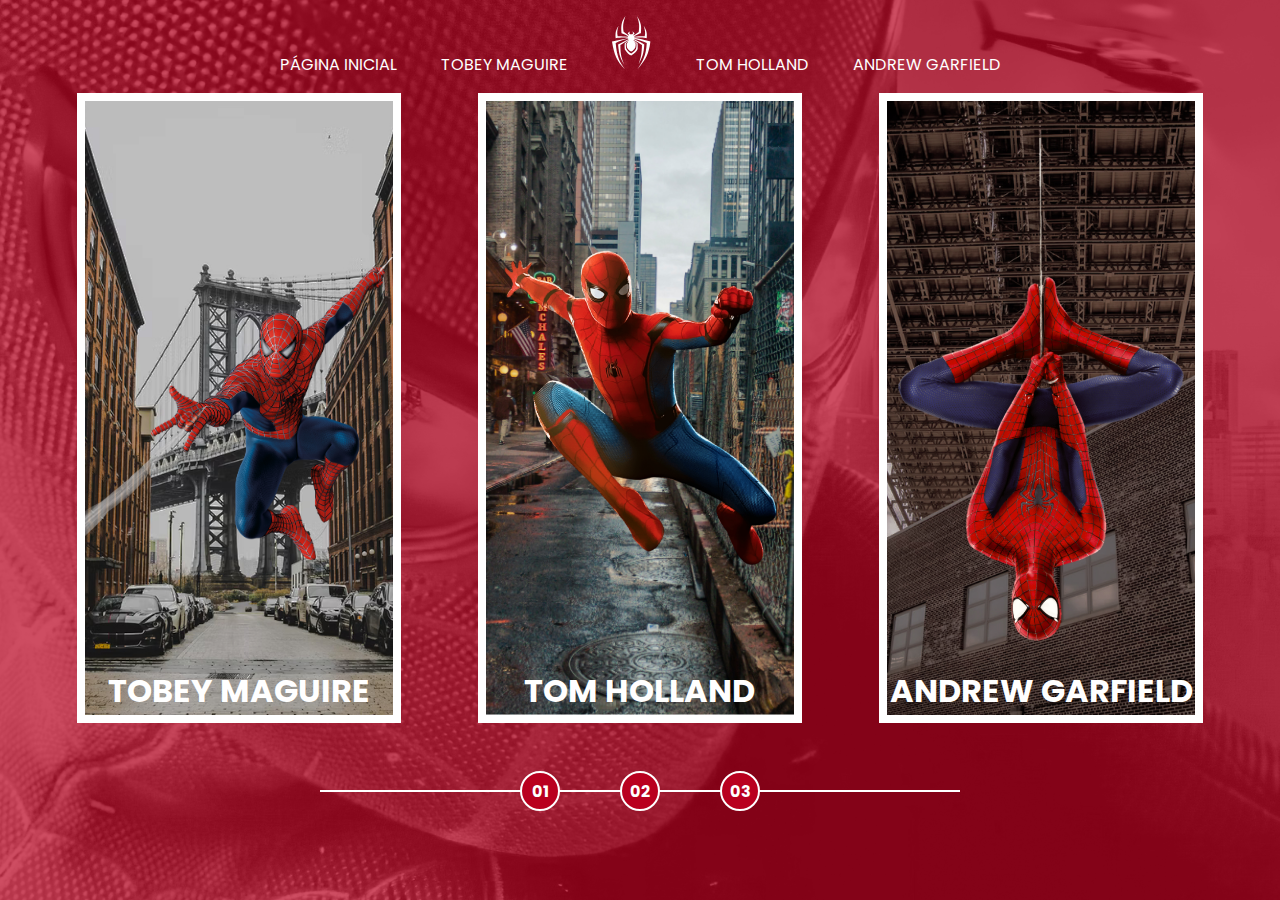
==== index.html @ 4510123b "Home page Spiderman 01" ====
<!DOCTYPE html>
<html lang="pt-br">
<head>
  <meta charset="UTF-8">
  <meta name="viewport" content="width=device-width, initial-scale=1.0">  
  <link rel="stylesheet" href="assets/css/home-page-styles.css">
  <script src="assets/scripts/card-hover-animation.js"></script>
  <title>Spider-Man Multiversos</title>
</head>
<body>
  <nav class="s-menu">
    <ul>
      <li class="s-menu__item">
        <a href="/">Página Inicial</a>
      </li>
      <li class="s-menu__item">
        <a href="#">Tobey Maguire</a>
      </li>
      <li class="s-menu__item s-menu__icon">
        <img src="/assets/images/icons/spider.svg" alt="Figura de um aranha">
      </li>
      <li class="s-menu__item">
        <a href="#">Tom Holland</a>
      </li>
      <li class="s-menu__item">
        <a href="#">Andrew Garfield</a>
      </li>
    </ul>
  </nav>
  <div class="s-container">
    <a href="#" class="s-card" id="spider-man-01">
      <img class="s-card__background" src="/assets/images/pic-sm-bg-01.jpg" alt="Primeira figura Spider-Man">
      <img class="s-card__img" src="/assets/images/spider-man-01.png" alt="Tobey Maguire">
      <h2  class="s-card__title">Tobey Maguire</h2>
    </a>
    <a href="#" class="s-card" id="spider-man-02">
      <img class="s-card__background" src="/assets/images/pic-sm-bg-02.jpg" alt="Segunda figura Spider-Man">
      <img class="s-card__img" src="/assets/images/spider-man-02.png" alt="Tom Holland">
      <h2 class="s-card__title">Tom Holland</h2>
    </a>
    <a href="#" class="s-card" id="spider-man-03">
      <img  class="s-card__background" src="/assets/images/pic-sm-bg-03.jpg" alt="Primeira figura Spider-Man">
      <img class="s-card__img" src="/assets/images/spider-man-03.png" alt="Andrew Garfield">
      <h2 class="s-card__title">Andrew Garfield</h2>
    </a>
  </div>

  <div class="s-controller">
    <div class="s-controller__button">
      01
    </div>
    <div class="s-controller__button">
      02
    </div>
    <div class="s-controller__button">
      03
    </div>
    <div class="s-controller__line">

    </div>
  </div>
  
</body>
</html>
---- assets/css/home-page-styles.css ----
@import url('/assets/css/reset.css');
@import url('/assets/css/global.css');

body{
  background-color: var(--primary-color);
}

body::before{
  content: "";
  background-image: url('/assets/images/spider-man-background.jpg');
  background-size: cover;
  background-position: center;
  background-repeat: no-repeat;
  opacity: 0.3;
  position: absolute;
  top: 0;
  left: 0;  
  width: 100%;
  height: 100%;
  transition: background-image 1s ease-in-out, opacity 1s ease-in-out;
}

.s-menu{
  padding: 1rem 0;
  width: 100%;
  text-align: center;
  position: relative;
}

.s-menu__item{  
  display: inline-block;
  text-transform: uppercase;
  margin: 0 1.25rem;
}

.s-menu__icon{
  width: 2.5rem;
  margin: 0 1.25rem;
}


.s-container{
  position: relative;
  display: flex;
  align-items: center;
  justify-content: space-evenly;
}

.s-card{
  border: 0.5rem solid #fff;
  width: calc(100% / 3 - 8%);
  height: 70vh;
  position: relative;
  transition: filter .5s ease-in-out;
}

.s-card__background{
  width: 100%;
  height: 100%;
  object-fit: cover;
  position: absolute;
  opacity: 1;
  transition: opacity 1s ease-in-out;
}

.s-card__img{
  width: 100%;
  height: 100%;
  object-fit: contain;
  position: relative;
  transition: 1s ease-in-out;
}

.s-card__title{
  font-size: 2rem;
  text-transform: uppercase;
  text-align: center;
  position: absolute;
  width: 100%;
  bottom: 0;
  transition: bottom  1s ease-in-out;
}

.s-controller{
  position: relative;
  display: flex;
  justify-content: center;
  align-items: center;
  margin-top: 3rem;
}

.s-controller__button{
  display: flex;
  align-items: center;
  justify-content:  center;
  width: 2.5rem;
  height: 2.5rem;
  border: 2px solid #fff;
  border-radius: 50%;
  background-color: var(--primary-color);
  text-align: center;
  font-size: 1rem;
  font-weight: bold;
  cursor: pointer;
  z-index: 1;
  transition: transform 0.3s ease-in-out;
}

.s-controller__button:hover{
  transform: scale(1.1);
  background-color: #fff;
  color: var(--primary-color);
}

.s-controller__button:nth-child(2){
  margin: 0 3.75rem;
}

.s-controller__line{
  background-color: #fff;
  width: 50%;
  height: 2px;
  position: absolute;

}

/* Hover Animation */

.s-card--hovered .s-card__background{
  cursor: pointer;
  opacity: 0;

}

.s-card--hovered .s-card__img{
  transform: scale(1.4);
  filter: drop-shadow(30px 10px 4px rgba(0, 0, 0, 5));
}

body#spider-man-01-hovered::before{
  background-image: url('/assets/images/pic-sm-bg-01.jpg');
}

body#spider-man-02-hovered::before{
  background-image: url('/assets/images/pic-sm-bg-02.jpg');
}

body#spider-man-03-hovered::before{
  background-image: url('/assets/images/pic-sm-bg-03.jpg');
}

body[id^='spider-man-']::before{
  opacity: 1;
}

body[id^='spider-man-'] .s-card:not(.s-card--hovered){
  filter:grayscale(100%)
}

.s-card--hovered .s-card__title{
  bottom: 50%;
}
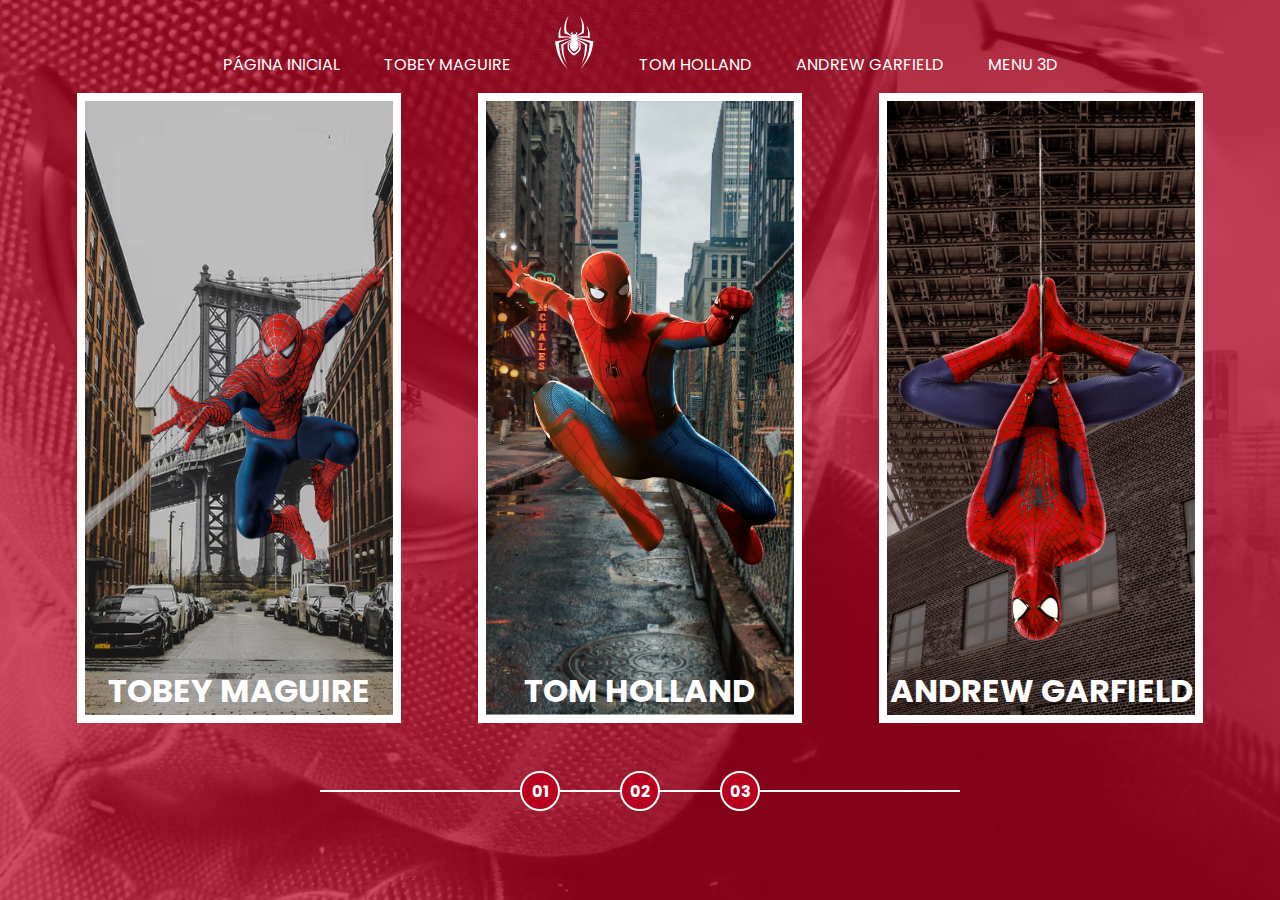
==== commit b63c1d23: "criando index3D" ====
--- a/index.html
+++ b/index.html
@@ -2,9 +2,9 @@
 <html lang="pt-br">
 <head>
   <meta charset="UTF-8">
-  <meta name="viewport" content="width=device-width, initial-scale=1.0">  
-  <link rel="stylesheet" href="assets/css/home-page-styles.css">
-  <script src="assets/scripts/card-hover-animation.js"></script>
+  <meta name="viewport" content="width=device-width, initial-scale=1.0"> 
+  <link rel="stylesheet" href="./assets/css/home-page-styles.css">
+  <script src="./assets/scripts/card-hover-animation.js"></script>
   <title>Spider-Man Multiversos</title>
 </head>
 <body>
@@ -14,33 +14,36 @@
         <a href="/">Página Inicial</a>
       </li>
       <li class="s-menu__item">
-        <a href="#">Tobey Maguire</a>
+        <a href="/pages/tobey_maguire/spiderman1.html">Tobey Maguire</a>
       </li>
       <li class="s-menu__item s-menu__icon">
-        <img src="/assets/images/icons/spider.svg" alt="Figura de um aranha">
+        <img src="./assets/images/icons/spider.svg" alt="Figura de um aranha">
       </li>
       <li class="s-menu__item">
-        <a href="#">Tom Holland</a>
+        <a href="./pages/tom-holland/spiderman3.html">Tom Holland</a>
       </li>
       <li class="s-menu__item">
-        <a href="#">Andrew Garfield</a>
+        <a href="./pages/andrew-garfield/spiderman2.html">Andrew Garfield</a>
+      </li>
+      <li class="s-menu__item">
+        <a href="/index3D.html">Menu 3D</a>
       </li>
     </ul>
   </nav>
   <div class="s-container">
-    <a href="#" class="s-card" id="spider-man-01">
-      <img class="s-card__background" src="/assets/images/pic-sm-bg-01.jpg" alt="Primeira figura Spider-Man">
-      <img class="s-card__img" src="/assets/images/spider-man-01.png" alt="Tobey Maguire">
+    <a href="./pages/tobey_maguire/spiderman1.html" class="s-card" id="spider-man-01">
+      <img class="s-card__background" src="./assets/images/pic-sm-bg-01.jpg" alt="Primeira figura Spider-Man">
+      <img class="s-card__img" src="./assets/images/spider-man-01.png" alt="Tobey Maguire">
       <h2  class="s-card__title">Tobey Maguire</h2>
     </a>
-    <a href="#" class="s-card" id="spider-man-02">
-      <img class="s-card__background" src="/assets/images/pic-sm-bg-02.jpg" alt="Segunda figura Spider-Man">
-      <img class="s-card__img" src="/assets/images/spider-man-02.png" alt="Tom Holland">
+    <a href="./pages/tom-holland/spiderman3.html" class="s-card" id="spider-man-02">
+      <img class="s-card__background" src="./assets/images/pic-sm-bg-02.jpg" alt="Segunda figura Spider-Man">
+      <img class="s-card__img" src="./assets/images/spider-man-02.png" alt="Tom Holland">
       <h2 class="s-card__title">Tom Holland</h2>
     </a>
-    <a href="#" class="s-card" id="spider-man-03">
-      <img  class="s-card__background" src="/assets/images/pic-sm-bg-03.jpg" alt="Primeira figura Spider-Man">
-      <img class="s-card__img" src="/assets/images/spider-man-03.png" alt="Andrew Garfield">
+    <a href="./pages/andrew-garfield/spiderman2.html" class="s-card" id="spider-man-03">
+      <img  class="s-card__background" src="./assets/images/pic-sm-bg-03.jpg" alt="Primeira figura Spider-Man">
+      <img class="s-card__img" src="./assets/images/spider-man-03.png" alt="Andrew Garfield">
       <h2 class="s-card__title">Andrew Garfield</h2>
     </a>
   </div>
--- a/assets/css/home-page-styles.css
+++ b/assets/css/home-page-styles.css
@@ -1,5 +1,6 @@
-@import url('/assets/css/reset.css');
-@import url('/assets/css/global.css');
+
+@import url('reset.css');
+@import url('global.css');
 
 body{
   background-color: var(--primary-color);
@@ -7,7 +8,7 @@
 
 body::before{
   content: "";
-  background-image: url('/assets/images/spider-man-background.jpg');
+  background-image: url('../images/spider-man-background.jpg');
   background-size: cover;
   background-position: center;
   background-repeat: no-repeat;
@@ -138,15 +139,15 @@
 }
 
 body#spider-man-01-hovered::before{
-  background-image: url('/assets/images/pic-sm-bg-01.jpg');
+  background-image: url('../images/pic-sm-bg-01.jpg');
 }
 
 body#spider-man-02-hovered::before{
-  background-image: url('/assets/images/pic-sm-bg-02.jpg');
+  background-image: url('../images/pic-sm-bg-02.jpg');
 }
 
 body#spider-man-03-hovered::before{
-  background-image: url('/assets/images/pic-sm-bg-03.jpg');
+  background-image: url('../images/pic-sm-bg-03.jpg');
 }
 
 body[id^='spider-man-']::before{
@@ -159,4 +160,13 @@
 
 .s-card--hovered .s-card__title{
   bottom: 50%;
-}+}
+
+/* Estilo 3D  */
+
+.s-controller__button--active{
+  background-color: #fff;
+  color: var(--primary-color);
+  border: 0.1875rem solid var(--primary-color);
+  outline: 0.125rem solid #fff
+}
